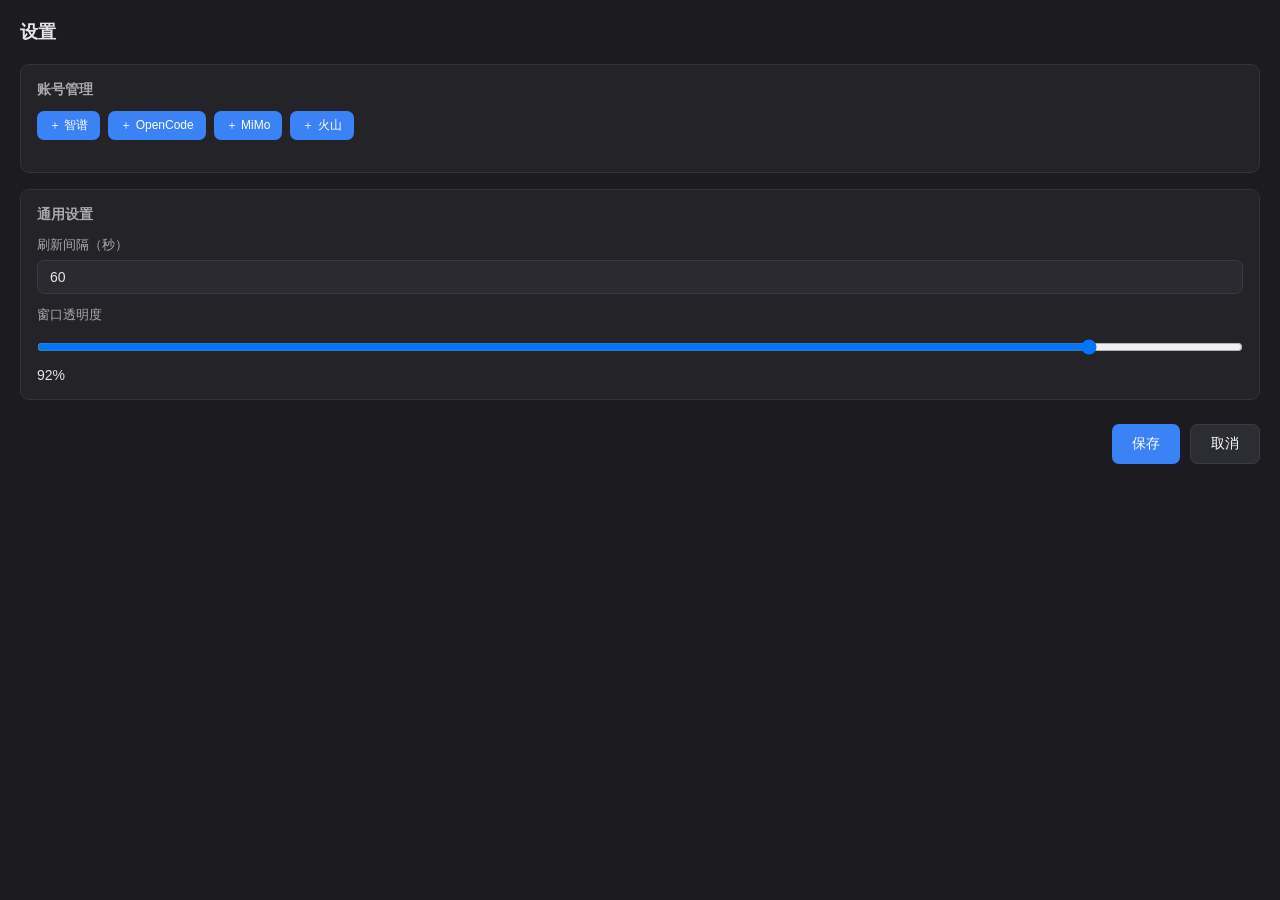
==== web/settings.html @ ecde4018 "新增火山引擎 Ark 供应商 + Page.reload 自动刷新额度" ====
<!DOCTYPE html>
<html lang="zh-CN">
<head>
    <meta charset="UTF-8">
    <meta name="viewport" content="width=device-width, initial-scale=1.0">
    <title>设置 - Token 用量监控</title>
    <style>
        :root {
            --bg-primary: #1c1c20;
            --bg-input: #2a2a30;
            --bg-group: #232328;
            --border-color: #3a3a42;
            --border-group: #33333a;
            --text-primary: #e6e6e6;
            --text-secondary: #aaa;
            --text-dim: #6e6e74;
            --color-blue: #3b82f6;
            --color-green: #3fb950;
            --color-red: #f85149;
        }

        * { margin: 0; padding: 0; box-sizing: border-box; }

        body {
            font-family: -apple-system, BlinkMacSystemFont, "Segoe UI", Roboto, sans-serif;
            background: var(--bg-primary);
            color: var(--text-primary);
            padding: 20px;
            font-size: 14px;
        }

        h2 {
            font-size: 18px;
            font-weight: 600;
            margin-bottom: 20px;
            color: var(--text-primary);
        }

        .section {
            background: var(--bg-group);
            border: 1px solid var(--border-group);
            border-radius: 9px;
            padding: 16px;
            margin-bottom: 16px;
        }

        .section-title {
            font-size: 14px;
            font-weight: 600;
            color: var(--text-secondary);
            margin-bottom: 12px;
        }

        .form-group {
            margin-bottom: 12px;
        }

        .form-group:last-child {
            margin-bottom: 0;
        }

        label {
            display: block;
            margin-bottom: 6px;
            color: var(--text-secondary);
            font-size: 13px;
        }

        input, select {
            width: 100%;
            padding: 8px 12px;
            background: var(--bg-input);
            border: 1px solid var(--border-color);
            border-radius: 7px;
            color: var(--text-primary);
            font-size: 14px;
        }

        input:focus, select:focus {
            outline: none;
            border-color: var(--color-blue);
        }

        .checkbox-group {
            display: flex;
            align-items: center;
            gap: 8px;
        }

        .checkbox-group input[type="checkbox"] {
            width: auto;
        }

        .btn {
            padding: 10px 20px;
            background: var(--color-blue);
            color: white;
            border: none;
            border-radius: 7px;
            cursor: pointer;
            font-size: 14px;
            font-weight: 500;
            transition: background 0.2s;
        }

        .btn:hover {
            background: #2563eb;
        }

        .btn-secondary {
            background: #2c2c33;
            border: 1px solid var(--border-color);
        }

        .btn-secondary:hover {
            background: #383841;
        }

        .btn-danger {
            background: var(--color-red);
        }

        .btn-danger:hover {
            background: #dc2626;
        }

        .btn-small {
            padding: 6px 12px;
            font-size: 12px;
        }

        .actions {
            display: flex;
            gap: 10px;
            margin-top: 24px;
            justify-content: flex-end;
        }

        .provider-list {
            margin-bottom: 16px;
        }

        .provider-item {
            background: var(--bg-input);
            border: 1px solid var(--border-color);
            border-radius: 8px;
            padding: 12px;
            margin-bottom: 8px;
            cursor: pointer;
            transition: border-color 0.2s;
        }

        .provider-item:hover {
            border-color: var(--color-blue);
        }

        .provider-item.selected {
            border-color: var(--color-blue);
            background: rgba(59, 130, 246, 0.1);
        }

        .provider-header {
            display: flex;
            justify-content: space-between;
            align-items: center;
            margin-bottom: 4px;
        }

        .provider-name {
            font-weight: 600;
            font-size: 14px;
        }

        .provider-type {
            font-size: 11px;
            color: var(--color-blue);
            background: rgba(59, 130, 246, 0.14);
            padding: 2px 8px;
            border-radius: 8px;
        }

        .provider-status {
            font-size: 12px;
            color: var(--text-dim);
        }

        .provider-actions {
            display: flex;
            gap: 8px;
            margin-top: 8px;
        }

        .add-buttons {
            display: flex;
            gap: 8px;
            margin-bottom: 16px;
        }

        .hidden {
            display: none;
        }

        .form-row {
            display: flex;
            gap: 12px;
        }

        .form-row .form-group {
            flex: 1;
        }

        .help-text {
            font-size: 12px;
            color: var(--text-dim);
            margin-top: 4px;
        }
    </style>
</head>
<body>
    <h2>设置</h2>
    
    <!-- 账号列表 -->
    <div class="section">
        <div class="section-title">账号管理</div>
        <div class="add-buttons">
            <button class="btn btn-small" onclick="addProvider('zhipu')">＋ 智谱</button>
            <button class="btn btn-small" onclick="addProvider('opencode')">＋ OpenCode</button>
            <button class="btn btn-small" onclick="addProvider('mimo')">＋ MiMo</button>
            <button class="btn btn-small" onclick="addProvider('volcengine')">＋ 火山</button>
        </div>
        <div class="provider-list" id="provider-list">
            <!-- 动态生成 -->
        </div>
    </div>

    <!-- Provider 编辑表单 -->
    <div class="section hidden" id="edit-form">
        <div class="section-title">编辑账号</div>
        
        <!-- 通用字段 -->
        <div class="form-group">
            <label>名称</label>
            <input type="text" id="edit-name" placeholder="自定义名称">
        </div>
        
        <div class="form-group checkbox-group">
            <input type="checkbox" id="edit-enabled" checked>
            <label for="edit-enabled" style="margin-bottom: 0;">启用</label>
        </div>

        <!-- 智谱特有字段 -->
        <div id="zhipu-fields" class="hidden">
            <div class="form-group">
                <label>API Key</label>
                <input type="password" id="edit-apikey" placeholder="个人版可填">
            </div>
            <div class="form-group">
                <label>Cookie</label>
                <input type="text" id="edit-cookie-z" placeholder="CDP 模式下可留空">
            </div>
            <div class="form-group">
                <label>用量接口 URL</label>
                <input type="text" id="edit-usage-url" placeholder="CDP 模式下可留空">
            </div>
            <div class="form-group">
                <label>客户 ID</label>
                <input type="text" id="edit-customer-id" placeholder="团队版填你的账号 ID">
            </div>
            <div class="form-group checkbox-group">
                <input type="checkbox" id="edit-cdp-enabled" checked>
                <label for="edit-cdp-enabled" style="margin-bottom: 0;">启用 CDP</label>
            </div>
            <div class="form-group">
                <label>CDP 端口</label>
                <input type="number" id="edit-cdp-port" value="9222" min="1024" max="65535">
            </div>
            <button class="btn btn-small" onclick="launchCdp('zhipu')">🚀 启动调试 Chrome</button>
        </div>

        <!-- OpenCode 特有字段 -->
        <div id="opencode-fields" class="hidden">
            <div class="form-group">
                <label>Workspace ID</label>
                <input type="text" id="edit-workspace" placeholder="自动获取">
            </div>
            <div class="form-group">
                <label>Cookie</label>
                <input type="text" id="edit-cookie-o" placeholder="CDP 模式下可留空">
            </div>
            <div class="form-group checkbox-group">
                <input type="checkbox" id="edit-oc-cdp-enabled" checked>
                <label for="edit-oc-cdp-enabled" style="margin-bottom: 0;">启用 CDP</label>
            </div>
            <div class="form-group">
                <label>CDP 端口</label>
                <input type="number" id="edit-oc-cdp-port" value="9222" min="1024" max="65535">
            </div>
            <button class="btn btn-small" onclick="launchCdp('opencode')">🚀 启动调试 Chrome</button>
        </div>

        <!-- MiMo 特有字段 -->
        <div id="mimo-fields" class="hidden">
            <div class="form-group">
                <label>Cookie</label>
                <input type="text" id="edit-mimo-cookie" placeholder="CDP 模式下可留空">
            </div>
            <div class="form-group checkbox-group">
                <input type="checkbox" id="edit-mimo-cdp-enabled" checked>
                <label for="edit-mimo-cdp-enabled" style="margin-bottom: 0;">启用 CDP</label>
            </div>
            <div class="form-group">
                <label>CDP 端口</label>
                <input type="number" id="edit-mimo-cdp-port" value="9222" min="1024" max="65535">
            </div>
            <button class="btn btn-small" onclick="launchCdp('mimo')">🚀 启动调试 Chrome</button>
        </div>

        <!-- 火山 Ark 特有字段 -->
        <div id="volcengine-fields" class="hidden">
            <div class="form-group">
                <label>Cookie</label>
                <input type="text" id="edit-volcengine-cookie" placeholder="CDP 模式下可留空">
            </div>
            <div class="form-group checkbox-group">
                <input type="checkbox" id="edit-volcengine-cdp-enabled" checked>
                <label for="edit-volcengine-cdp-enabled" style="margin-bottom: 0;">启用 CDP</label>
            </div>
            <div class="form-group">
                <label>CDP 端口</label>
                <input type="number" id="edit-volcengine-cdp-port" value="9222" min="1024" max="65535">
            </div>
            <button class="btn btn-small" onclick="launchCdp('volcengine')">🚀 启动调试 Chrome</button>
        </div>

        <div class="provider-actions">
            <button class="btn btn-small" onclick="saveProvider()">保存</button>
            <button class="btn btn-small btn-danger" onclick="deleteProvider()">删除</button>
        </div>
    </div>

    <!-- 通用设置 -->
    <div class="section">
        <div class="section-title">通用设置</div>
        <div class="form-group">
            <label>刷新间隔（秒）</label>
            <input type="number" id="refresh-interval" min="15" max="3600" value="60">
        </div>
        <div class="form-group">
            <label>窗口透明度</label>
            <input type="range" id="opacity" min="30" max="100" value="92">
            <span id="opacity-value">92%</span>
        </div>
    </div>

    <div class="actions">
        <button class="btn" id="btn-save">保存</button>
        <button class="btn btn-secondary" id="btn-cancel">取消</button>
    </div>

    <script>
        let config = {};
        let selectedProviderId = null;

        async function loadConfig() {
            if (window.pywebview && window.pywebview.api) {
                config = await window.pywebview.api.get_config();
                renderProviders();
                document.getElementById('refresh-interval').value = config.refresh_interval || 60;
                document.getElementById('opacity').value = (config.opacity || 0.92) * 100;
                document.getElementById('opacity-value').textContent = Math.round((config.opacity || 0.92) * 100) + '%';
            }
        }

        function renderProviders() {
            const list = document.getElementById('provider-list');
            const providers = config.providers || [];
            
            if (providers.length === 0) {
                list.innerHTML = '<p style="color: var(--text-dim);">暂无账号，点击上方按钮添加</p>';
                return;
            }

            list.innerHTML = providers.map(p => `
                <div class="provider-item ${p.id === selectedProviderId ? 'selected' : ''}" 
                     onclick="selectProvider('${p.id}')">
                    <div class="provider-header">
                        <span class="provider-name">${p.name || p.type}</span>
                        <span class="provider-type">${p.type}</span>
                    </div>
                    <div class="provider-status">
                        ${p.enabled ? '✓ 已启用' : '✗ 已禁用'}
                    </div>
                </div>
            `).join('');
        }

        function selectProvider(id) {
            selectedProviderId = id;
            const provider = config.providers.find(p => p.id === id);
            if (!provider) return;

            // 显示编辑表单
            document.getElementById('edit-form').classList.remove('hidden');
            
            // 填充通用字段
            document.getElementById('edit-name').value = provider.name || '';
            document.getElementById('edit-enabled').checked = provider.enabled !== false;

            // 隐藏所有特有字段
            document.getElementById('zhipu-fields').classList.add('hidden');
            document.getElementById('opencode-fields').classList.add('hidden');
            document.getElementById('mimo-fields').classList.add('hidden');
            document.getElementById('volcengine-fields').classList.add('hidden');

            // 显示对应的特有字段
            if (provider.type === 'zhipu') {
                document.getElementById('zhipu-fields').classList.remove('hidden');
                document.getElementById('edit-apikey').value = provider.api_key || '';
                document.getElementById('edit-cookie-z').value = provider.cookie || '';
                document.getElementById('edit-usage-url').value = provider.usage_url || '';
                document.getElementById('edit-customer-id').value = provider.customer_id || '';
                document.getElementById('edit-cdp-enabled').checked = provider.cdp_enabled !== false;
                document.getElementById('edit-cdp-port').value = provider.cdp_port || 9222;
            } else if (provider.type === 'opencode') {
                document.getElementById('opencode-fields').classList.remove('hidden');
                document.getElementById('edit-workspace').value = provider.workspace_id || '';
                document.getElementById('edit-cookie-o').value = provider.cookie || '';
                document.getElementById('edit-oc-cdp-enabled').checked = provider.cdp_enabled !== false;
                document.getElementById('edit-oc-cdp-port').value = provider.cdp_port || 9222;
            } else if (provider.type === 'mimo') {
                document.getElementById('mimo-fields').classList.remove('hidden');
                document.getElementById('edit-mimo-cookie').value = provider.cookie || '';
                document.getElementById('edit-mimo-cdp-enabled').checked = provider.cdp_enabled !== false;
                document.getElementById('edit-mimo-cdp-port').value = provider.cdp_port || 9222;
            } else if (provider.type === 'volcengine') {
                document.getElementById('volcengine-fields').classList.remove('hidden');
                document.getElementById('edit-volcengine-cookie').value = provider.cookie || '';
                document.getElementById('edit-volcengine-cdp-enabled').checked = provider.cdp_enabled !== false;
                document.getElementById('edit-volcengine-cdp-port').value = provider.cdp_port || 9222;
            }

            renderProviders();
        }

        async function addProvider(type) {
            if (window.pywebview && window.pywebview.api) {
                const newProvider = await window.pywebview.api.add_provider(type);
                config.providers = config.providers || [];
                config.providers.push(newProvider);
                selectedProviderId = newProvider.id;
                renderProviders();
                selectProvider(newProvider.id);
            }
        }

        async function deleteProvider() {
            if (!selectedProviderId) return;
            if (!confirm('确定删除该账号？')) return;

            if (window.pywebview && window.pywebview.api) {
                await window.pywebview.api.remove_provider(selectedProviderId);
                config.providers = config.providers.filter(p => p.id !== selectedProviderId);
                selectedProviderId = null;
                document.getElementById('edit-form').classList.add('hidden');
                renderProviders();
            }
        }

        async function saveProvider() {
            if (!selectedProviderId) {
                return;
            }

            const provider = config.providers.find(p => p.id === selectedProviderId);
            if (!provider) return;

            // 更新通用字段
            provider.name = document.getElementById('edit-name').value;
            provider.enabled = document.getElementById('edit-enabled').checked;

            // 更新特有字段
            if (provider.type === 'zhipu') {
                provider.api_key = document.getElementById('edit-apikey').value;
                provider.cookie = document.getElementById('edit-cookie-z').value;
                provider.usage_url = document.getElementById('edit-usage-url').value;
                provider.customer_id = document.getElementById('edit-customer-id').value;
                provider.cdp_enabled = document.getElementById('edit-cdp-enabled').checked;
                provider.cdp_port = parseInt(document.getElementById('edit-cdp-port').value);
                provider.cdp_url = `http://127.0.0.1:${provider.cdp_port}`;
            } else if (provider.type === 'opencode') {
                provider.workspace_id = document.getElementById('edit-workspace').value;
                provider.cookie = document.getElementById('edit-cookie-o').value;
                provider.cdp_enabled = document.getElementById('edit-oc-cdp-enabled').checked;
                provider.cdp_port = parseInt(document.getElementById('edit-oc-cdp-port').value);
                provider.cdp_url = `http://127.0.0.1:${provider.cdp_port}`;
            } else if (provider.type === 'mimo') {
                provider.cookie = document.getElementById('edit-mimo-cookie').value;
                provider.cdp_enabled = document.getElementById('edit-mimo-cdp-enabled').checked;
                provider.cdp_port = parseInt(document.getElementById('edit-mimo-cdp-port').value);
                provider.cdp_url = `http://127.0.0.1:${provider.cdp_port}`;
            } else if (provider.type === 'volcengine') {
                provider.cookie = document.getElementById('edit-volcengine-cookie').value;
                provider.cdp_enabled = document.getElementById('edit-volcengine-cdp-enabled').checked;
                provider.cdp_port = parseInt(document.getElementById('edit-volcengine-cdp-port').value);
                provider.cdp_url = `http://127.0.0.1:${provider.cdp_port}`;
            }

            // 保存到后端
            if (window.pywebview && window.pywebview.api) {
                try {
                    await window.pywebview.api.update_provider(selectedProviderId, provider);
                    renderProviders();
                } catch (error) {
                    console.error('保存失败:', error);
                }
            }
        }

        async function launchCdp(type) {
            let port = 9222;
            let url = '';

            if (type === 'zhipu') {
                port = parseInt(document.getElementById('edit-cdp-port').value);
                url = 'https://bigmodel.cn/coding-plan/team/usage-stats';
            } else if (type === 'opencode') {
                port = parseInt(document.getElementById('edit-oc-cdp-port').value);
                url = 'https://opencode.ai';
            } else if (type === 'mimo') {
                port = parseInt(document.getElementById('edit-mimo-cdp-port').value);
                url = 'https://platform.xiaomimimo.com/console/plan-manage';
            } else if (type === 'volcengine') {
                port = parseInt(document.getElementById('edit-volcengine-cdp-port').value);
                url = 'https://console.volcengine.com/ark/region:cn-beijing/subscription/agent-plan?projectName=default';
            }

            if (window.pywebview && window.pywebview.api) {
                const result = await window.pywebview.api.launch_cdp_chrome(port, url);
                if (result.success) {
                    alert(`已启动调试 Chrome\n端口: ${port}\n请在新窗口中登录`);
                } else {
                    alert(`启动失败: ${result.error}`);
                }
            }
        }

        async function saveAll() {
            if (!window.pywebview || !window.pywebview.api) {
                return;
            }
            
            try {
                const updates = {
                    providers: config.providers || [],
                    refresh_interval: parseInt(document.getElementById('refresh-interval').value) || 60,
                    opacity: parseInt(document.getElementById('opacity').value) / 100 || 0.92
                };
                
                await window.pywebview.api.save_config(updates);
                closeWindow();
            } catch (error) {
                console.error('保存失败:', error);
            }
        }

        function closeWindow() {
            if (window.pywebview && window.pywebview.api) {
                window.pywebview.api.close_settings();
            }
        }

        // 绑定按钮事件
        document.getElementById('btn-save').addEventListener('click', saveAll);
        document.getElementById('btn-cancel').addEventListener('click', closeWindow);
        
        // 透明度滑块实时预览
        document.getElementById('opacity').addEventListener('input', function() {
            document.getElementById('opacity-value').textContent = this.value + '%';
            // 实时应用透明度
            if (window.pywebview && window.pywebview.api) {
                window.pywebview.api.set_opacity(parseInt(this.value) / 100);
            }
        });

        // 加载配置
        window.addEventListener('pywebviewready', function() {
            loadConfig();
        });
        
        // 备用：延迟加载
        setTimeout(function() {
            if (window.pywebview && window.pywebview.api) {
                loadConfig();
            }
        }, 500);
    </script>
</body>
</html>
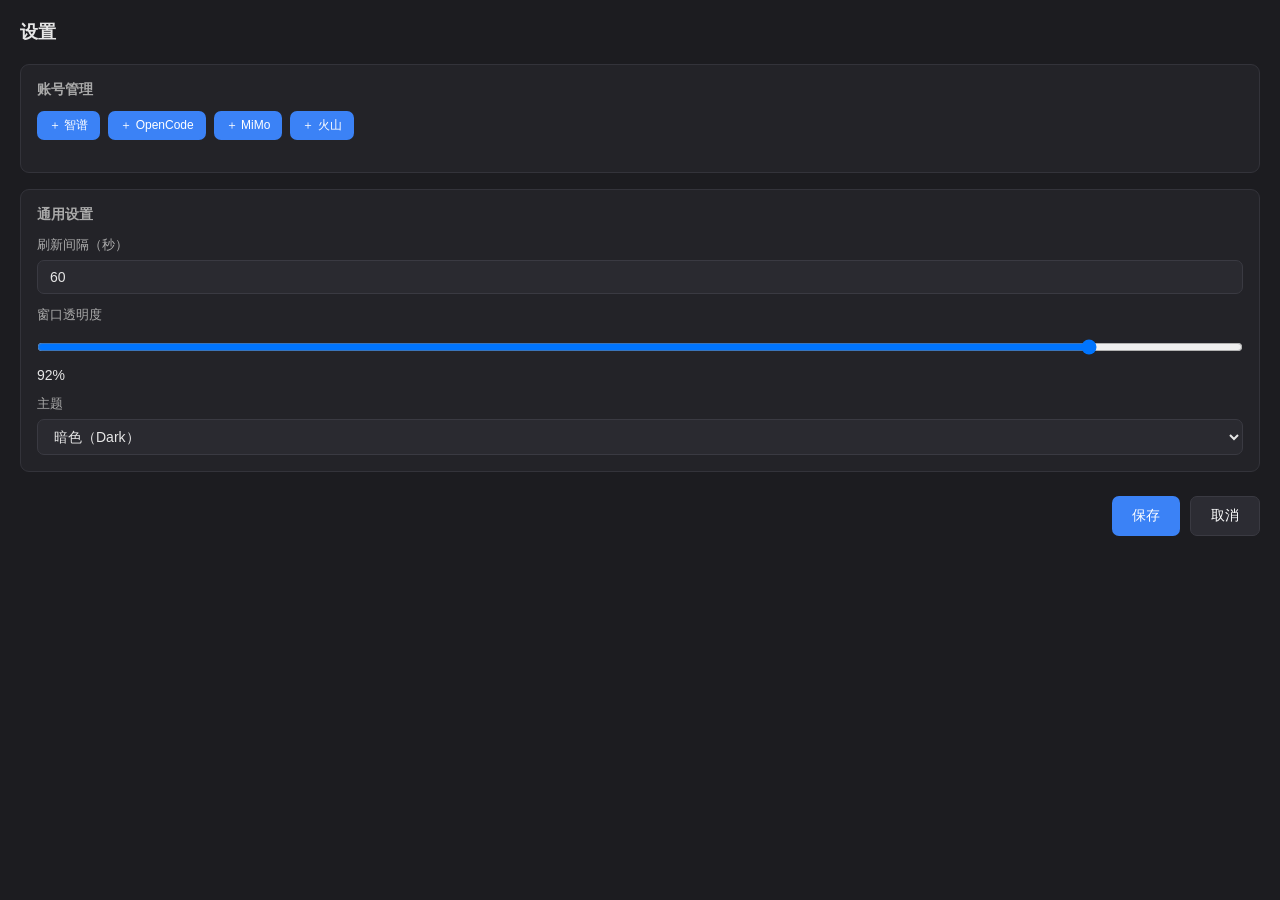
==== commit 962fd33e: "modify UI" ====
--- a/web/settings.html
+++ b/web/settings.html
@@ -350,6 +350,13 @@
             <input type="range" id="opacity" min="30" max="100" value="92">
             <span id="opacity-value">92%</span>
         </div>
+        <div class="form-group">
+            <label>主题</label>
+            <select id="theme-select">
+                <option value="dark">暗色（Dark）</option>
+                <option value="light">亮色（Light）</option>
+            </select>
+        </div>
     </div>
 
     <div class="actions">
@@ -368,6 +375,7 @@
                 document.getElementById('refresh-interval').value = config.refresh_interval || 60;
                 document.getElementById('opacity').value = (config.opacity || 0.92) * 100;
                 document.getElementById('opacity-value').textContent = Math.round((config.opacity || 0.92) * 100) + '%';
+                document.getElementById('theme-select').value = config.theme || 'dark';
             }
         }
 
@@ -553,7 +561,8 @@
                 const updates = {
                     providers: config.providers || [],
                     refresh_interval: parseInt(document.getElementById('refresh-interval').value) || 60,
-                    opacity: parseInt(document.getElementById('opacity').value) / 100 || 0.92
+                    opacity: parseInt(document.getElementById('opacity').value) / 100 || 0.92,
+                    theme: document.getElementById('theme-select').value || 'dark'
                 };
                 
                 await window.pywebview.api.save_config(updates);
@@ -582,6 +591,13 @@
             }
         });
 
+        // 主题切换实时预览
+        document.getElementById('theme-select').addEventListener('change', function() {
+            if (window.pywebview && window.pywebview.api) {
+                window.pywebview.api.set_theme(this.value);
+            }
+        });
+
         // 加载配置
         window.addEventListener('pywebviewready', function() {
             loadConfig();
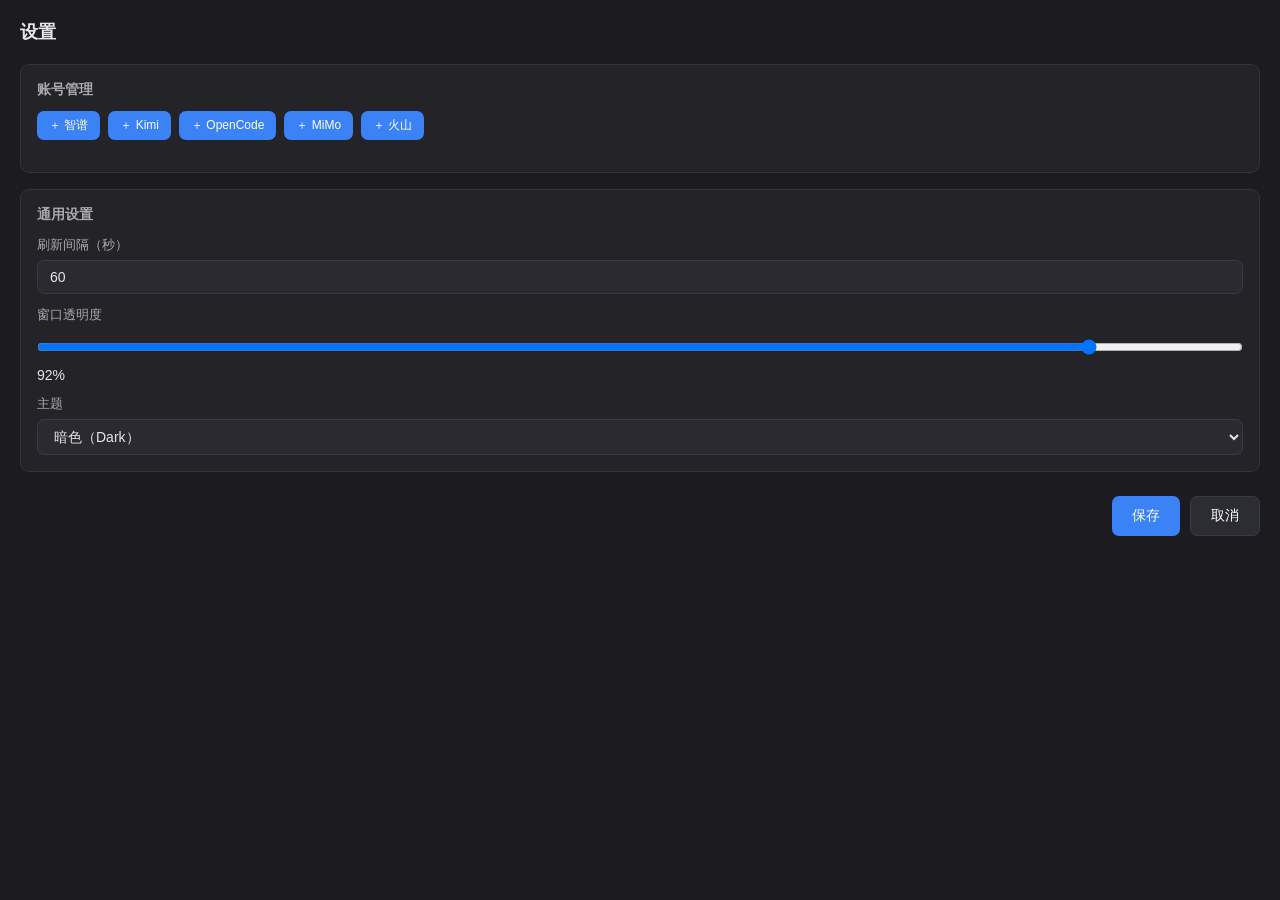
==== commit 8b217b65: "新增 Kimi（月之暗面）订阅额度与速率窗口显示" ====
--- a/web/settings.html
+++ b/web/settings.html
@@ -224,6 +224,7 @@
         <div class="section-title">账号管理</div>
         <div class="add-buttons">
             <button class="btn btn-small" onclick="addProvider('zhipu')">＋ 智谱</button>
+            <button class="btn btn-small" onclick="addProvider('kimi')">＋ Kimi</button>
             <button class="btn btn-small" onclick="addProvider('opencode')">＋ OpenCode</button>
             <button class="btn btn-small" onclick="addProvider('mimo')">＋ MiMo</button>
             <button class="btn btn-small" onclick="addProvider('volcengine')">＋ 火山</button>
@@ -275,6 +276,23 @@
                 <input type="number" id="edit-cdp-port" value="9222" min="1024" max="65535">
             </div>
             <button class="btn btn-small" onclick="launchCdp('zhipu')">🚀 启动调试 Chrome</button>
+        </div>
+
+        <!-- Kimi 特有字段 -->
+        <div id="kimi-fields" class="hidden">
+            <div class="form-group">
+                <label>Cookie</label>
+                <input type="text" id="edit-kimi-cookie" placeholder="CDP 模式下可留空">
+            </div>
+            <div class="form-group checkbox-group">
+                <input type="checkbox" id="edit-kimi-cdp-enabled" checked>
+                <label for="edit-kimi-cdp-enabled" style="margin-bottom: 0;">启用 CDP</label>
+            </div>
+            <div class="form-group">
+                <label>CDP 端口</label>
+                <input type="number" id="edit-kimi-cdp-port" value="9222" min="1024" max="65535">
+            </div>
+            <button class="btn btn-small" onclick="launchCdp('kimi')">🚀 启动调试 Chrome</button>
         </div>
 
         <!-- OpenCode 特有字段 -->
@@ -416,6 +434,7 @@
 
             // 隐藏所有特有字段
             document.getElementById('zhipu-fields').classList.add('hidden');
+            document.getElementById('kimi-fields').classList.add('hidden');
             document.getElementById('opencode-fields').classList.add('hidden');
             document.getElementById('mimo-fields').classList.add('hidden');
             document.getElementById('volcengine-fields').classList.add('hidden');
@@ -429,6 +448,11 @@
                 document.getElementById('edit-customer-id').value = provider.customer_id || '';
                 document.getElementById('edit-cdp-enabled').checked = provider.cdp_enabled !== false;
                 document.getElementById('edit-cdp-port').value = provider.cdp_port || 9222;
+            } else if (provider.type === 'kimi') {
+                document.getElementById('kimi-fields').classList.remove('hidden');
+                document.getElementById('edit-kimi-cookie').value = provider.cookie || '';
+                document.getElementById('edit-kimi-cdp-enabled').checked = provider.cdp_enabled !== false;
+                document.getElementById('edit-kimi-cdp-port').value = provider.cdp_port || 9222;
             } else if (provider.type === 'opencode') {
                 document.getElementById('opencode-fields').classList.remove('hidden');
                 document.getElementById('edit-workspace').value = provider.workspace_id || '';
@@ -494,6 +518,11 @@
                 provider.customer_id = document.getElementById('edit-customer-id').value;
                 provider.cdp_enabled = document.getElementById('edit-cdp-enabled').checked;
                 provider.cdp_port = parseInt(document.getElementById('edit-cdp-port').value);
+                provider.cdp_url = `http://127.0.0.1:${provider.cdp_port}`;
+            } else if (provider.type === 'kimi') {
+                provider.cookie = document.getElementById('edit-kimi-cookie').value;
+                provider.cdp_enabled = document.getElementById('edit-kimi-cdp-enabled').checked;
+                provider.cdp_port = parseInt(document.getElementById('edit-kimi-cdp-port').value);
                 provider.cdp_url = `http://127.0.0.1:${provider.cdp_port}`;
             } else if (provider.type === 'opencode') {
                 provider.workspace_id = document.getElementById('edit-workspace').value;
@@ -531,6 +560,9 @@
             if (type === 'zhipu') {
                 port = parseInt(document.getElementById('edit-cdp-port').value);
                 url = 'https://bigmodel.cn/coding-plan/team/usage-stats';
+            } else if (type === 'kimi') {
+                port = parseInt(document.getElementById('edit-kimi-cdp-port').value);
+                url = 'https://www.kimi.com/code/console?from=kfc_overview_topbar';
             } else if (type === 'opencode') {
                 port = parseInt(document.getElementById('edit-oc-cdp-port').value);
                 url = 'https://opencode.ai';
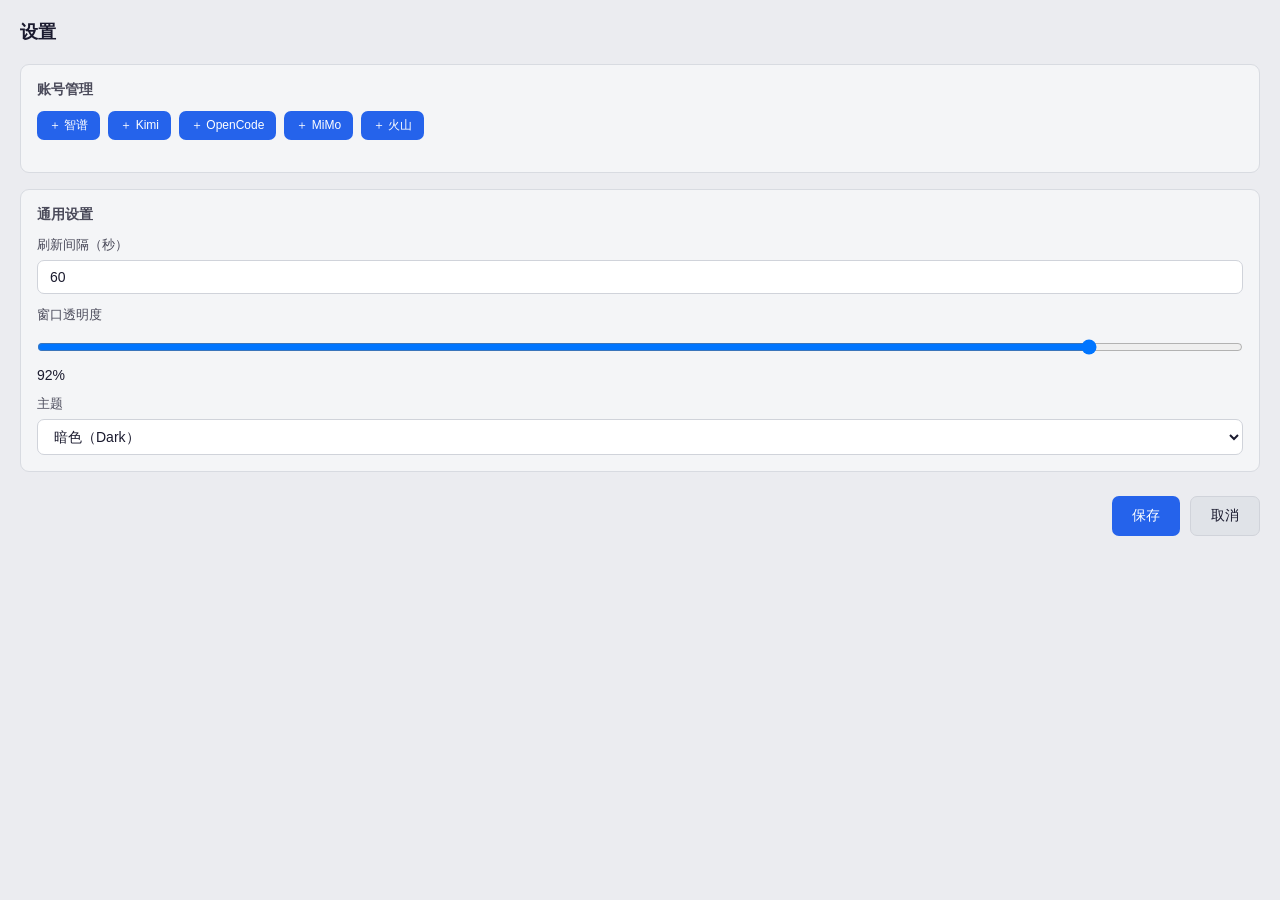
==== commit 93ab8740: "UI优化" ====
--- a/web/settings.html
+++ b/web/settings.html
@@ -6,17 +6,17 @@
     <title>设置 - Token 用量监控</title>
     <style>
         :root {
-            --bg-primary: #1c1c20;
-            --bg-input: #2a2a30;
-            --bg-group: #232328;
-            --border-color: #3a3a42;
-            --border-group: #33333a;
-            --text-primary: #e6e6e6;
-            --text-secondary: #aaa;
-            --text-dim: #6e6e74;
-            --color-blue: #3b82f6;
-            --color-green: #3fb950;
-            --color-red: #f85149;
+            --bg-primary: #ebecf0;
+            --bg-input: #ffffff;
+            --bg-group: #f4f5f7;
+            --border-color: #d0d3da;
+            --border-group: #d8dbe1;
+            --text-primary: #1a1a2e;
+            --text-secondary: #4a4a5a;
+            --text-dim: #7a7a8a;
+            --color-blue: #2563eb;
+            --color-green: #2d8a3e;
+            --color-red: #d93636;
         }
 
         * { margin: 0; padding: 0; box-sizing: border-box; }
@@ -108,12 +108,13 @@
         }
 
         .btn-secondary {
-            background: #2c2c33;
+            background: #e0e3e8;
             border: 1px solid var(--border-color);
+            color: var(--text-primary);
         }
 
         .btn-secondary:hover {
-            background: #383841;
+            background: #cdd1d8;
         }
 
         .btn-danger {
@@ -275,7 +276,11 @@
                 <label>CDP 端口</label>
                 <input type="number" id="edit-cdp-port" value="9222" min="1024" max="65535">
             </div>
-            <button class="btn btn-small" onclick="launchCdp('zhipu')">🚀 启动调试 Chrome</button>
+            <div style="display: flex; gap: 8px;">
+                <button class="btn btn-small" onclick="launchCdp('zhipu')">🚀 启动调试 Chrome</button>
+                <button class="btn btn-small btn-secondary" onclick="extractCreds(this)">🔑 提取凭证</button>
+            </div>
+            <div class="help-text" id="cred-status-zhipu"></div>
         </div>
 
         <!-- Kimi 特有字段 -->
@@ -292,7 +297,11 @@
                 <label>CDP 端口</label>
                 <input type="number" id="edit-kimi-cdp-port" value="9222" min="1024" max="65535">
             </div>
-            <button class="btn btn-small" onclick="launchCdp('kimi')">🚀 启动调试 Chrome</button>
+            <div style="display: flex; gap: 8px;">
+                <button class="btn btn-small" onclick="launchCdp('kimi')">🚀 启动调试 Chrome</button>
+                <button class="btn btn-small btn-secondary" onclick="extractCreds(this)">🔑 提取凭证</button>
+            </div>
+            <div class="help-text" id="cred-status-kimi"></div>
         </div>
 
         <!-- OpenCode 特有字段 -->
@@ -313,7 +322,11 @@
                 <label>CDP 端口</label>
                 <input type="number" id="edit-oc-cdp-port" value="9222" min="1024" max="65535">
             </div>
-            <button class="btn btn-small" onclick="launchCdp('opencode')">🚀 启动调试 Chrome</button>
+            <div style="display: flex; gap: 8px;">
+                <button class="btn btn-small" onclick="launchCdp('opencode')">🚀 启动调试 Chrome</button>
+                <button class="btn btn-small btn-secondary" onclick="extractCreds(this)">🔑 提取凭证</button>
+            </div>
+            <div class="help-text" id="cred-status-opencode"></div>
         </div>
 
         <!-- MiMo 特有字段 -->
@@ -330,7 +343,11 @@
                 <label>CDP 端口</label>
                 <input type="number" id="edit-mimo-cdp-port" value="9222" min="1024" max="65535">
             </div>
-            <button class="btn btn-small" onclick="launchCdp('mimo')">🚀 启动调试 Chrome</button>
+            <div style="display: flex; gap: 8px;">
+                <button class="btn btn-small" onclick="launchCdp('mimo')">🚀 启动调试 Chrome</button>
+                <button class="btn btn-small btn-secondary" onclick="extractCreds(this)">🔑 提取凭证</button>
+            </div>
+            <div class="help-text" id="cred-status-mimo"></div>
         </div>
 
         <!-- 火山 Ark 特有字段 -->
@@ -347,7 +364,11 @@
                 <label>CDP 端口</label>
                 <input type="number" id="edit-volcengine-cdp-port" value="9222" min="1024" max="65535">
             </div>
-            <button class="btn btn-small" onclick="launchCdp('volcengine')">🚀 启动调试 Chrome</button>
+            <div style="display: flex; gap: 8px;">
+                <button class="btn btn-small" onclick="launchCdp('volcengine')">🚀 启动调试 Chrome</button>
+                <button class="btn btn-small btn-secondary" onclick="extractCreds(this)">🔑 提取凭证</button>
+            </div>
+            <div class="help-text" id="cred-status-volcengine"></div>
         </div>
 
         <div class="provider-actions">
@@ -386,6 +407,45 @@
         let config = {};
         let selectedProviderId = null;
 
+        function credStatus(p) {
+            if (p.type === 'zhipu') return !!(p.auth_token && p.org_id && p.project_id);
+            if (p.type === 'opencode') return !!(p.cookie && p.workspace_id);
+            return !!p.cookie;
+        }
+
+        function updateCredStatus(p) {
+            const el = document.getElementById('cred-status-' + p.type);
+            if (!el) return;
+            if (credStatus(p)) {
+                el.textContent = '✓ 已提取凭证，日常刷新免开浏览器（凭证失效时会自动回退 CDP）';
+                el.style.color = 'var(--color-green)';
+            } else {
+                el.textContent = '未提取凭证，当前依赖调试 Chrome 常开。点「提取凭证」后日常刷新免开浏览器';
+                el.style.color = 'var(--text-dim)';
+            }
+        }
+
+        async function extractCreds(btn) {
+            if (!selectedProviderId || !window.pywebview || !window.pywebview.api) return;
+            btn.disabled = true;
+            try {
+                const result = await window.pywebview.api.extract_provider_credentials(selectedProviderId);
+                if (result.success) {
+                    const updated = await window.pywebview.api.get_provider(selectedProviderId);
+                    const idx = config.providers.findIndex(p => p.id === selectedProviderId);
+                    if (idx >= 0 && updated) config.providers[idx] = updated;
+                    selectProvider(selectedProviderId);
+                    alert('凭证提取成功！日常刷新将不再依赖浏览器。');
+                } else {
+                    alert('提取失败: ' + result.error);
+                }
+            } catch (e) {
+                alert('提取失败: ' + e);
+            } finally {
+                btn.disabled = false;
+            }
+        }
+
         async function loadConfig() {
             if (window.pywebview && window.pywebview.api) {
                 config = await window.pywebview.api.get_config();
@@ -393,7 +453,7 @@
                 document.getElementById('refresh-interval').value = config.refresh_interval || 60;
                 document.getElementById('opacity').value = (config.opacity || 0.92) * 100;
                 document.getElementById('opacity-value').textContent = Math.round((config.opacity || 0.92) * 100) + '%';
-                document.getElementById('theme-select').value = config.theme || 'dark';
+                document.getElementById('theme-select').value = config.theme || 'light';
             }
         }
 
@@ -471,6 +531,7 @@
                 document.getElementById('edit-volcengine-cdp-port').value = provider.cdp_port || 9222;
             }
 
+            updateCredStatus(provider);
             renderProviders();
         }
 
@@ -594,7 +655,7 @@
                     providers: config.providers || [],
                     refresh_interval: parseInt(document.getElementById('refresh-interval').value) || 60,
                     opacity: parseInt(document.getElementById('opacity').value) / 100 || 0.92,
-                    theme: document.getElementById('theme-select').value || 'dark'
+                    theme: document.getElementById('theme-select').value || 'light'
                 };
                 
                 await window.pywebview.api.save_config(updates);
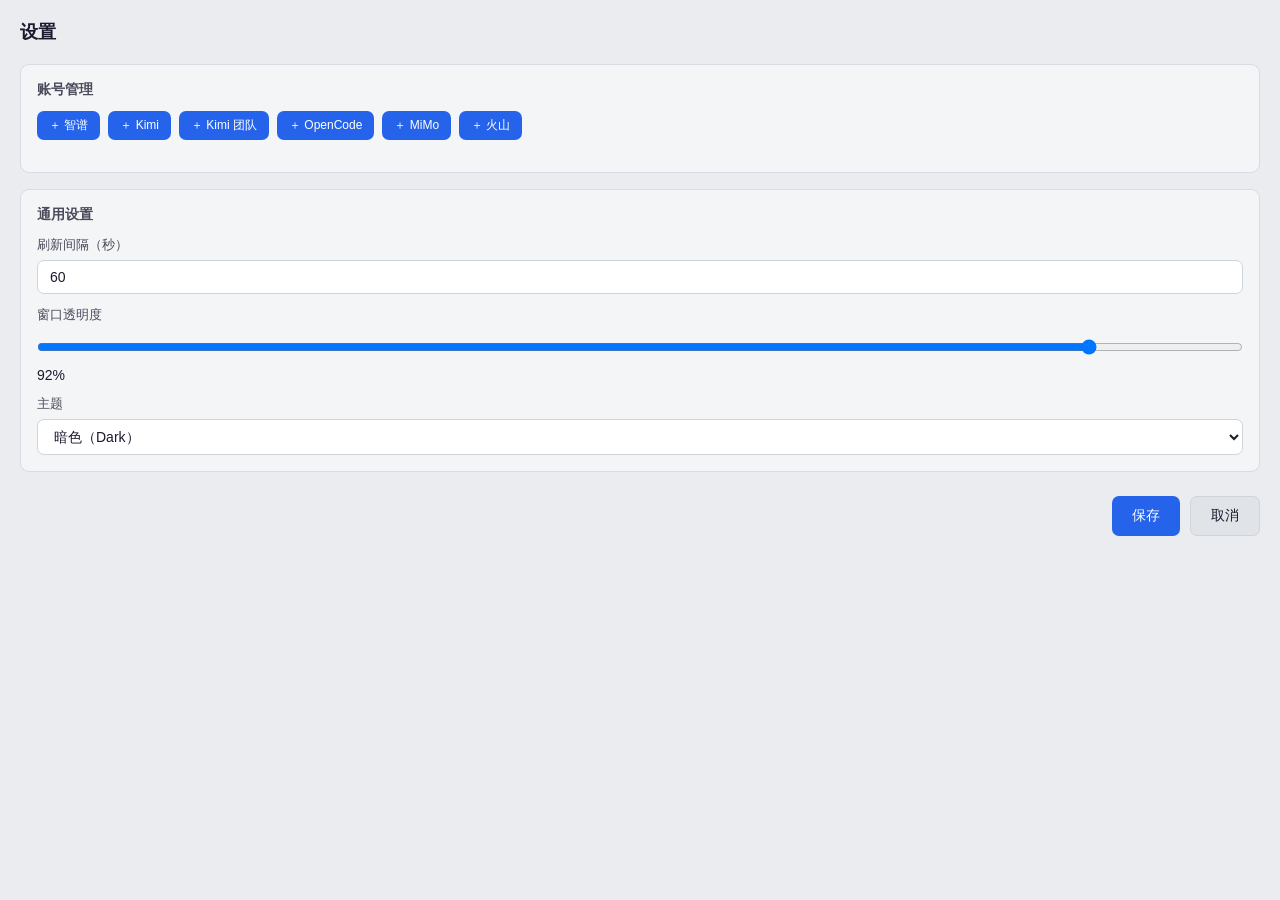
==== commit 19b884fc: "新增 Kimi 团队版：refresh_token 直连自动换 access_token，本月窗口带倒计时圆环" ====
--- a/web/settings.html
+++ b/web/settings.html
@@ -226,6 +226,7 @@
         <div class="add-buttons">
             <button class="btn btn-small" onclick="addProvider('zhipu')">＋ 智谱</button>
             <button class="btn btn-small" onclick="addProvider('kimi')">＋ Kimi</button>
+            <button class="btn btn-small" onclick="addProvider('kimi_team')">＋ Kimi 团队</button>
             <button class="btn btn-small" onclick="addProvider('opencode')">＋ OpenCode</button>
             <button class="btn btn-small" onclick="addProvider('mimo')">＋ MiMo</button>
             <button class="btn btn-small" onclick="addProvider('volcengine')">＋ 火山</button>
@@ -304,6 +305,27 @@
             <div class="help-text" id="cred-status-kimi"></div>
         </div>
 
+        <!-- Kimi 团队版特有字段 -->
+        <div id="kimi_team-fields" class="hidden">
+            <div class="form-group">
+                <label>Refresh Token</label>
+                <input type="password" id="edit-kimi-team-refresh-token" placeholder="点「提取凭证」自动填充，access_token 过期会自动换">
+            </div>
+            <div class="form-group checkbox-group">
+                <input type="checkbox" id="edit-kimi-team-cdp-enabled" checked>
+                <label for="edit-kimi-team-cdp-enabled" style="margin-bottom: 0;">启用 CDP</label>
+            </div>
+            <div class="form-group">
+                <label>CDP 端口</label>
+                <input type="number" id="edit-kimi-team-cdp-port" value="9222" min="1024" max="65535">
+            </div>
+            <div style="display: flex; gap: 8px;">
+                <button class="btn btn-small" onclick="launchCdp('kimi_team')">🚀 启动调试 Chrome</button>
+                <button class="btn btn-small btn-secondary" onclick="extractCreds(this)">🔑 提取凭证</button>
+            </div>
+            <div class="help-text" id="cred-status-kimi_team"></div>
+        </div>
+
         <!-- OpenCode 特有字段 -->
         <div id="opencode-fields" class="hidden">
             <div class="form-group">
@@ -410,6 +432,7 @@
         function credStatus(p) {
             if (p.type === 'zhipu') return !!(p.auth_token && p.org_id && p.project_id);
             if (p.type === 'opencode') return !!(p.cookie && p.workspace_id);
+            if (p.type === 'kimi_team') return !!(p.refresh_token || p.access_token);
             return !!p.cookie;
         }
 
@@ -495,6 +518,7 @@
             // 隐藏所有特有字段
             document.getElementById('zhipu-fields').classList.add('hidden');
             document.getElementById('kimi-fields').classList.add('hidden');
+            document.getElementById('kimi_team-fields').classList.add('hidden');
             document.getElementById('opencode-fields').classList.add('hidden');
             document.getElementById('mimo-fields').classList.add('hidden');
             document.getElementById('volcengine-fields').classList.add('hidden');
@@ -513,6 +537,11 @@
                 document.getElementById('edit-kimi-cookie').value = provider.cookie || '';
                 document.getElementById('edit-kimi-cdp-enabled').checked = provider.cdp_enabled !== false;
                 document.getElementById('edit-kimi-cdp-port').value = provider.cdp_port || 9222;
+            } else if (provider.type === 'kimi_team') {
+                document.getElementById('kimi_team-fields').classList.remove('hidden');
+                document.getElementById('edit-kimi-team-refresh-token').value = provider.refresh_token || '';
+                document.getElementById('edit-kimi-team-cdp-enabled').checked = provider.cdp_enabled !== false;
+                document.getElementById('edit-kimi-team-cdp-port').value = provider.cdp_port || 9222;
             } else if (provider.type === 'opencode') {
                 document.getElementById('opencode-fields').classList.remove('hidden');
                 document.getElementById('edit-workspace').value = provider.workspace_id || '';
@@ -584,6 +613,14 @@
                 provider.cookie = document.getElementById('edit-kimi-cookie').value;
                 provider.cdp_enabled = document.getElementById('edit-kimi-cdp-enabled').checked;
                 provider.cdp_port = parseInt(document.getElementById('edit-kimi-cdp-port').value);
+                provider.cdp_url = `http://127.0.0.1:${provider.cdp_port}`;
+            } else if (provider.type === 'kimi_team') {
+                const rt = document.getElementById('edit-kimi-team-refresh-token').value.trim();
+                // refresh_token 被手动改过时清掉旧 access_token，强制下次刷新重换
+                if (rt !== (provider.refresh_token || '')) provider.access_token = '';
+                provider.refresh_token = rt;
+                provider.cdp_enabled = document.getElementById('edit-kimi-team-cdp-enabled').checked;
+                provider.cdp_port = parseInt(document.getElementById('edit-kimi-team-cdp-port').value);
                 provider.cdp_url = `http://127.0.0.1:${provider.cdp_port}`;
             } else if (provider.type === 'opencode') {
                 provider.workspace_id = document.getElementById('edit-workspace').value;
@@ -624,6 +661,9 @@
             } else if (type === 'kimi') {
                 port = parseInt(document.getElementById('edit-kimi-cdp-port').value);
                 url = 'https://www.kimi.com/code/console?from=kfc_overview_topbar';
+            } else if (type === 'kimi_team') {
+                port = parseInt(document.getElementById('edit-kimi-team-cdp-port').value);
+                url = 'https://www.kimi.com/membership/subscription?tab=quota';
             } else if (type === 'opencode') {
                 port = parseInt(document.getElementById('edit-oc-cdp-port').value);
                 url = 'https://opencode.ai';
